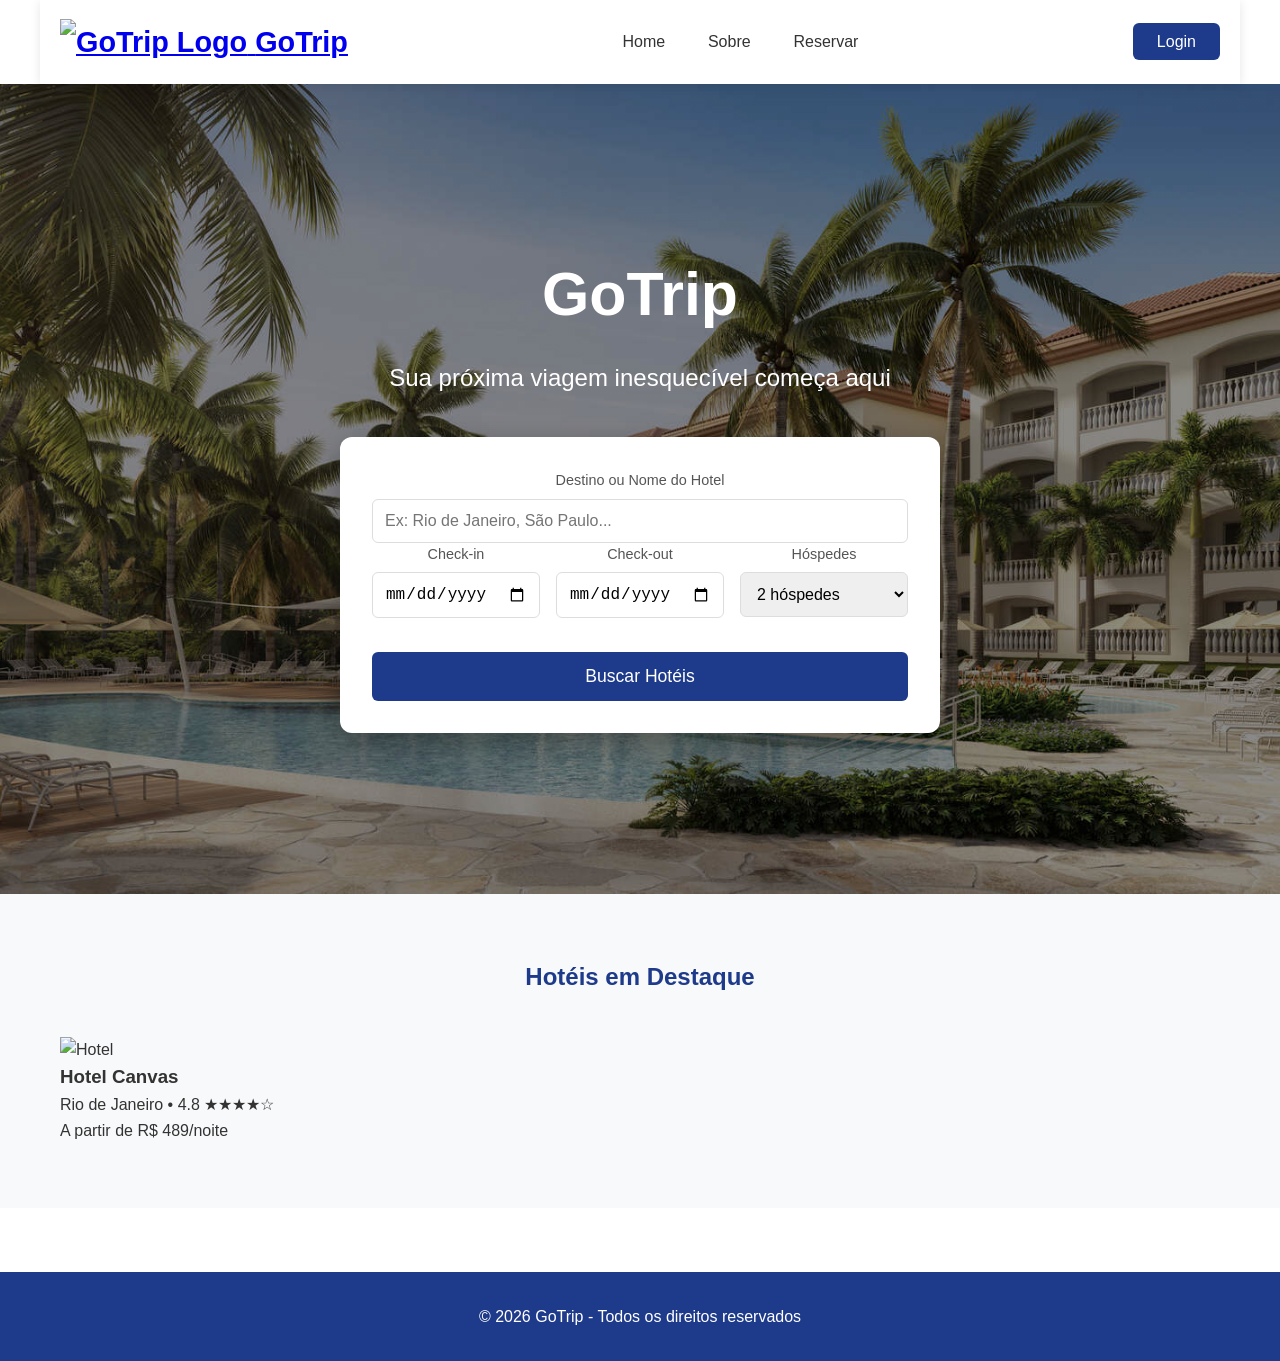
==== GoTrip/index.html @ b76e2f94 "Adicionando arquivos essenciais." ====
<!DOCTYPE html>
<html lang="pt-BR">
<head>
    <meta charset="UTF-8">
    <meta name="viewport" content="width=device-width, initial-scale=1.0">
    <title>GoTrip - Hotéis e Experiências</title>
    <link rel="stylesheet" href="css/style.css">
</head>
<body>

    <!-- Navbar -->
    <header>
        <div class="container navbar">
            <!-- Logo -->
            <div class="logo">
                <a href="index.html">
                    <img src="images/logo.png" alt="GoTrip Logo" id="logo-img">
                    <span>GoTrip</span>
                </a>
            </div>

            <!-- Menu -->
            <nav>
                <a href="index.html">Home</a>
                <a href="sobre.html">Sobre</a>
                <a href="reserva.html">Reservar</a>
            </nav>

            <!-- Login -->
            <div class="auth">
                <a href="#" class="btn-login">Login</a>
            </div>
        </div>
    </header>

    <!-- Hero Section -->
    <section class="hero">
        <div class="hero-content">
            <h2>GoTrip</h2>
            <p>Sua próxima viagem inesquecível começa aqui</p>
            
            <div class="search-box">
                <form id="searchForm">
                    <div class="form-group">
                        <label for="destino">Destino ou Nome do Hotel</label>
                        <input type="text" id="destino" placeholder="Ex: Rio de Janeiro, São Paulo...">
                    </div>
                    <div class="form-row">
                        <div class="form-group">
                            <label for="checkin">Check-in</label>
                            <input type="date" id="checkin">
                        </div>
                        <div class="form-group">
                            <label for="checkout">Check-out</label>
                            <input type="date" id="checkout">
                        </div>
                        <div class="form-group">
                            <label for="hosp">Hóspedes</label>
                            <select id="hosp">
                                <option value="1">1 hóspede</option>
                                <option value="2" selected>2 hóspedes</option>
                                <option value="3">3 hóspedes</option>
                                <option value="4">4 hóspedes</option>
                            </select>
                        </div>
                    </div>
                    <button type="submit" class="btn-primary">Buscar Hotéis</button>
                </form>
            </div>
        </div>
    </section>

    <!-- Destaques -->
    <section class="destaques">
        <div class="container">
            <h2>Hotéis em Destaque</h2>
            <div class="cards" id="cards-destaques">
                <p class="loading">Carregando hotéis em destaque...</p>
            </div>
        </div>
    </section>

    <footer>
        <div class="container">
            <p>&copy; 2026 GoTrip - Todos os direitos reservados</p>
        </div>
    </footer>

    <script src="js/script.js"></script>
</body>
</html>
---- GoTrip/css/style.css ----
* {
    margin: 0;
    padding: 0;
    box-sizing: border-box;
}

body {
    font-family: 'Segoe UI', Tahoma, Geneva, Verdana, sans-serif;
    line-height: 1.6;
    color: #333;
}

.container {
    max-width: 1200px;
    margin: 0 auto;
    padding: 0 20px;
}

/* Navbar */
.navbar {
    display: flex;
    justify-content: space-between;
    align-items: center;
    padding: 1.2rem 20px;
    background: #fff;
    box-shadow: 0 2px 10px rgba(0,0,0,0.1);
    position: sticky;
    top: 0;
    z-index: 100;
}

.logo {
    display: flex;
    align-items: center;
    gap: 10px;
    font-size: 1.8rem;
    font-weight: bold;
    color: #1e3a8a;
    text-decoration: none;
}

.logo img {
    height: 45px;
    width: auto;
}

nav a {
    margin: 0 1.2rem;
    text-decoration: none;
    color: #333;
    font-weight: 500;
    transition: color 0.3s ease;
}

nav a:hover {
    color: #1e3a8a;
}

.auth .btn-login {
    background: #1e3a8a;
    color: white;
    padding: 10px 24px;
    border-radius: 6px;
    text-decoration: none;
    font-weight: 500;
    transition: all 0.3s ease;
}

.auth .btn-login:hover {
    background: #2c4a9c;
    transform: translateY(-2px);
}

/* Hero */
.hero {
    height: 90vh;
    background: linear-gradient(rgba(0,0,0,0.45), rgba(0,0,0,0.45)), url('../images/hero.jpg') center/cover no-repeat;
    display: flex;
    align-items: center;
    color: white;
    text-align: center;
}

.hero-content {
    max-width: 800px;
    margin: 0 auto;
    padding: 0 20px;
}

.hero h2 {
    font-size: 3.8rem;
    margin-bottom: 1rem;
}

.hero p {
    font-size: 1.5rem;
    margin-bottom: 2.5rem;
}

/* Search Box */
.search-box {
    background: white;
    color: #333;
    padding: 2rem;
    border-radius: 12px;
    box-shadow: 0 10px 30px rgba(0,0,0,0.3);
    max-width: 900px;
    margin: 0 auto;
}

.form-row {
    display: grid;
    grid-template-columns: 1fr 1fr 1fr;
    gap: 1rem;
    margin-bottom: 1.5rem;
}

.form-group {
    display: flex;
    flex-direction: column;
}

.form-group label {
    font-size: 0.9rem;
    margin-bottom: 0.4rem;
    color: #555;
}

.form-group input,
.form-group select {
    padding: 12px;
    border: 1px solid #ddd;
    border-radius: 6px;
    font-size: 1rem;
}

.btn-primary {
    background: #1e3a8a;
    color: white;
    border: none;
    padding: 14px 40px;
    font-size: 1.1rem;
    border-radius: 6px;
    cursor: pointer;
    width: 100%;
    margin-top: 10px;
}

.btn-primary:hover {
    background: #2c4a9c;
}

/* Destaques */
.destaques {
    padding: 4rem 0;
    background: #f8f9fa;
}

.destaques h2 {
    text-align: center;
    margin-bottom: 2.5rem;
    color: #1e3a8a;
}

.cards {
    display: grid;
    grid-template-columns: repeat(auto-fit, minmax(300px, 1fr));
    gap: 2rem;
}

/* Sobre */
.sobre {
    padding: 5rem 0;
    background: #f8f9fa;
}

.sobre h1 {
    text-align: center;
    margin-bottom: 3rem;
    color: #1e3a8a;
}

.sobre-content {
    max-width: 800px;
    margin: 0 auto;
    font-size: 1.1rem;
    line-height: 1.8;
}

/* Footer */
footer {
    background: #1e3a8a;
    color: white;
    text-align: center;
    padding: 2rem 0;
    margin-top: 4rem;
}
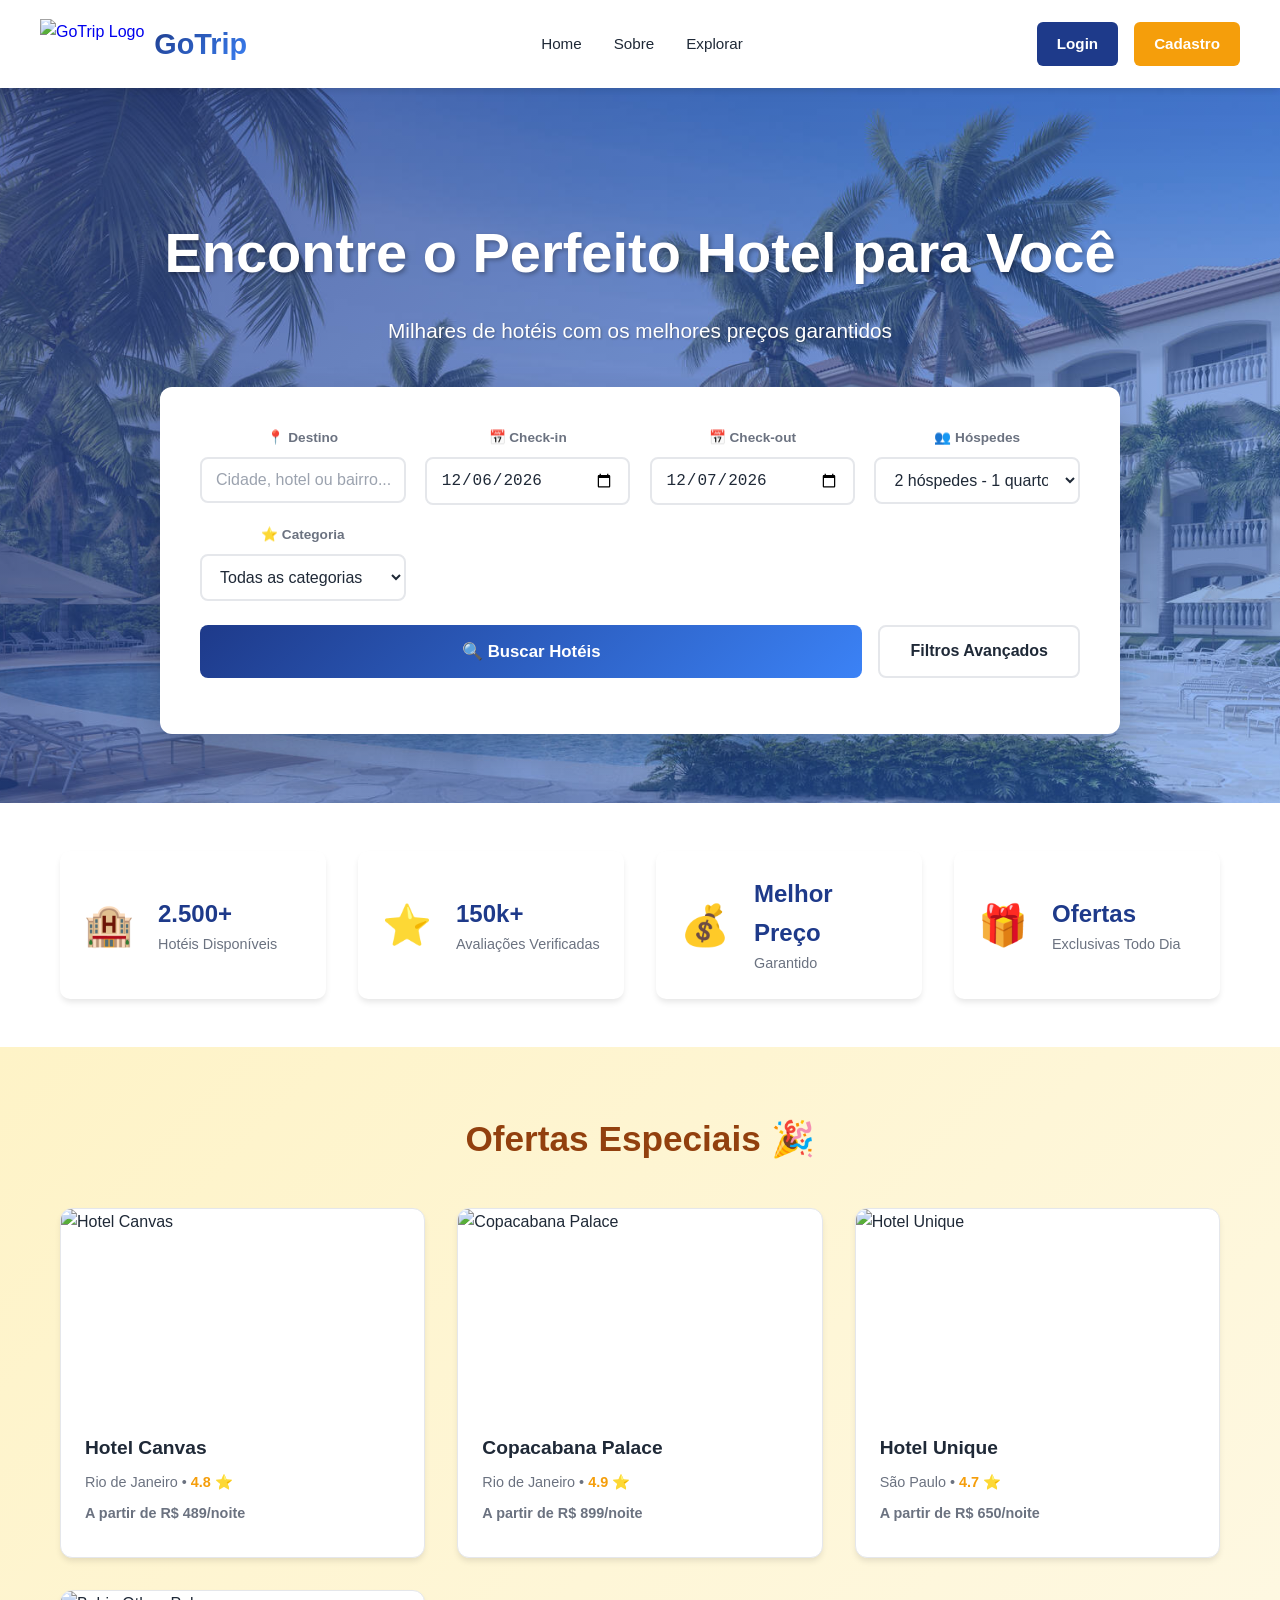
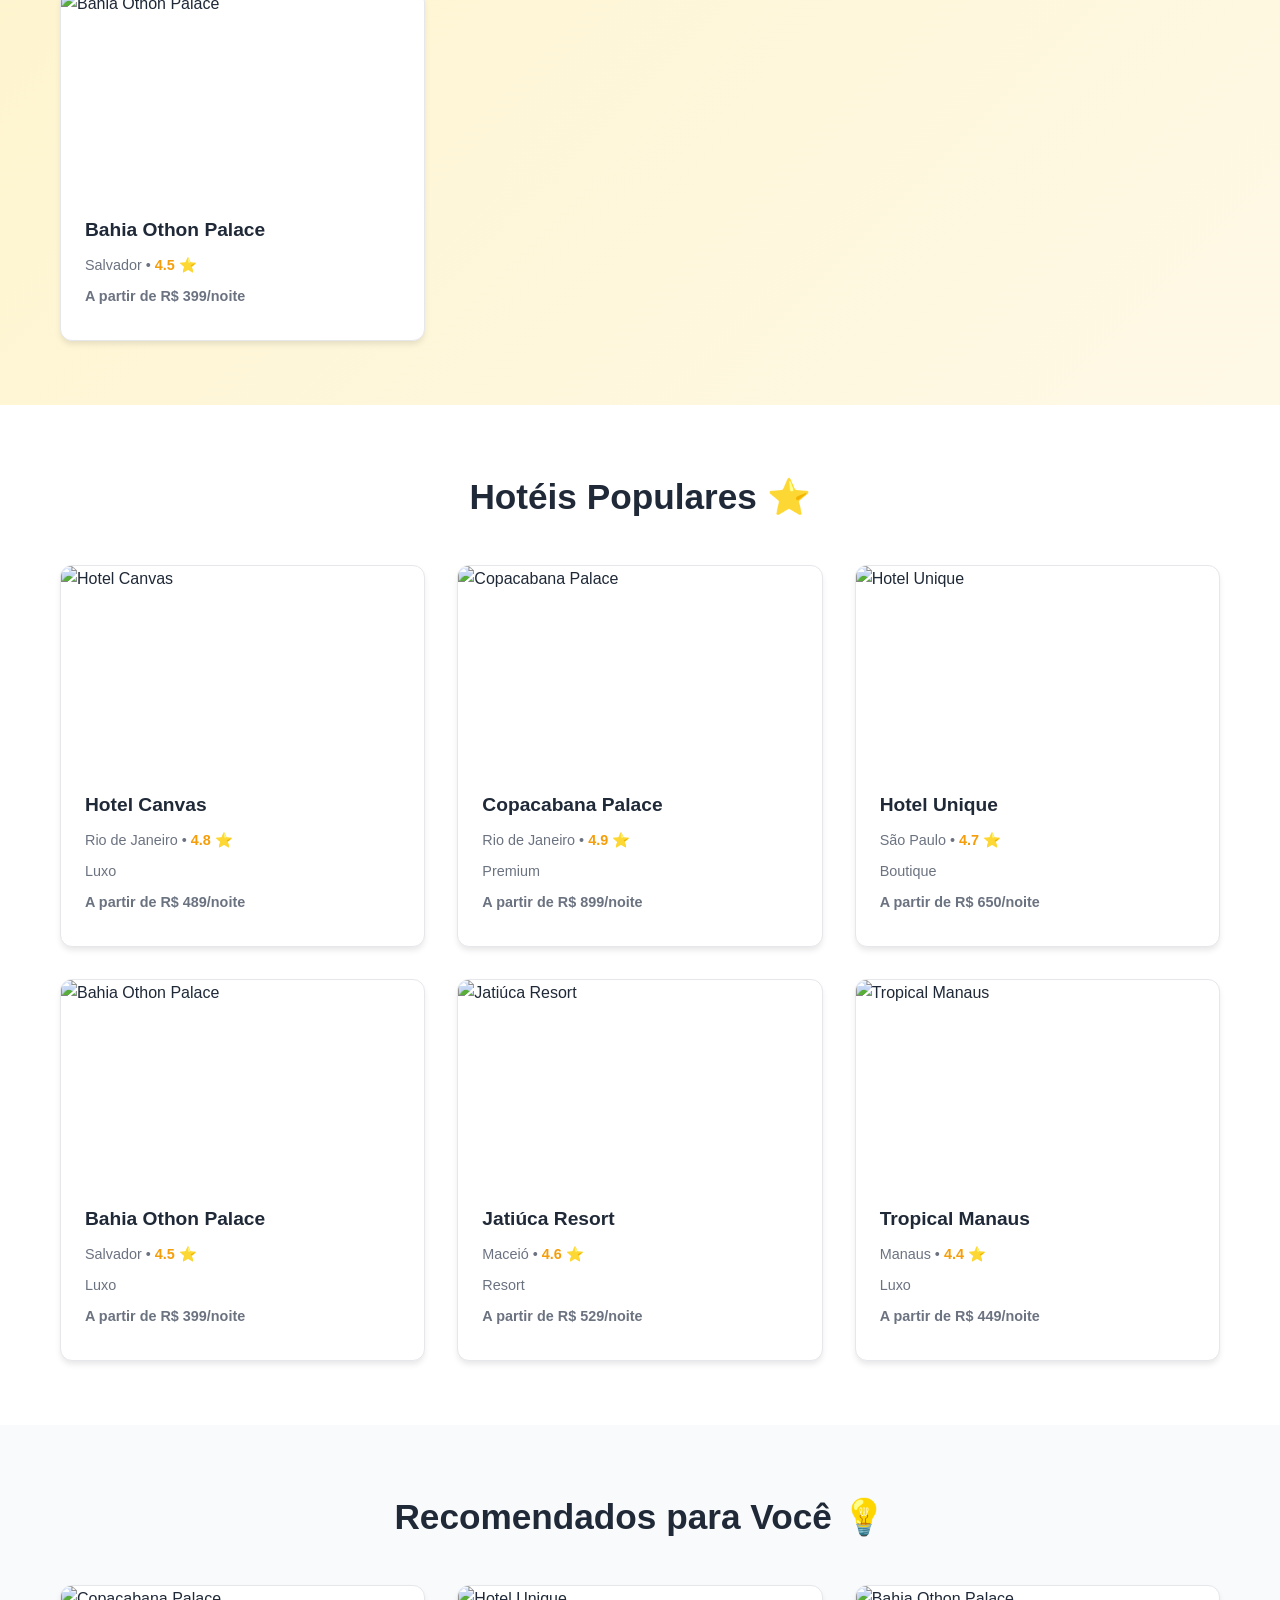
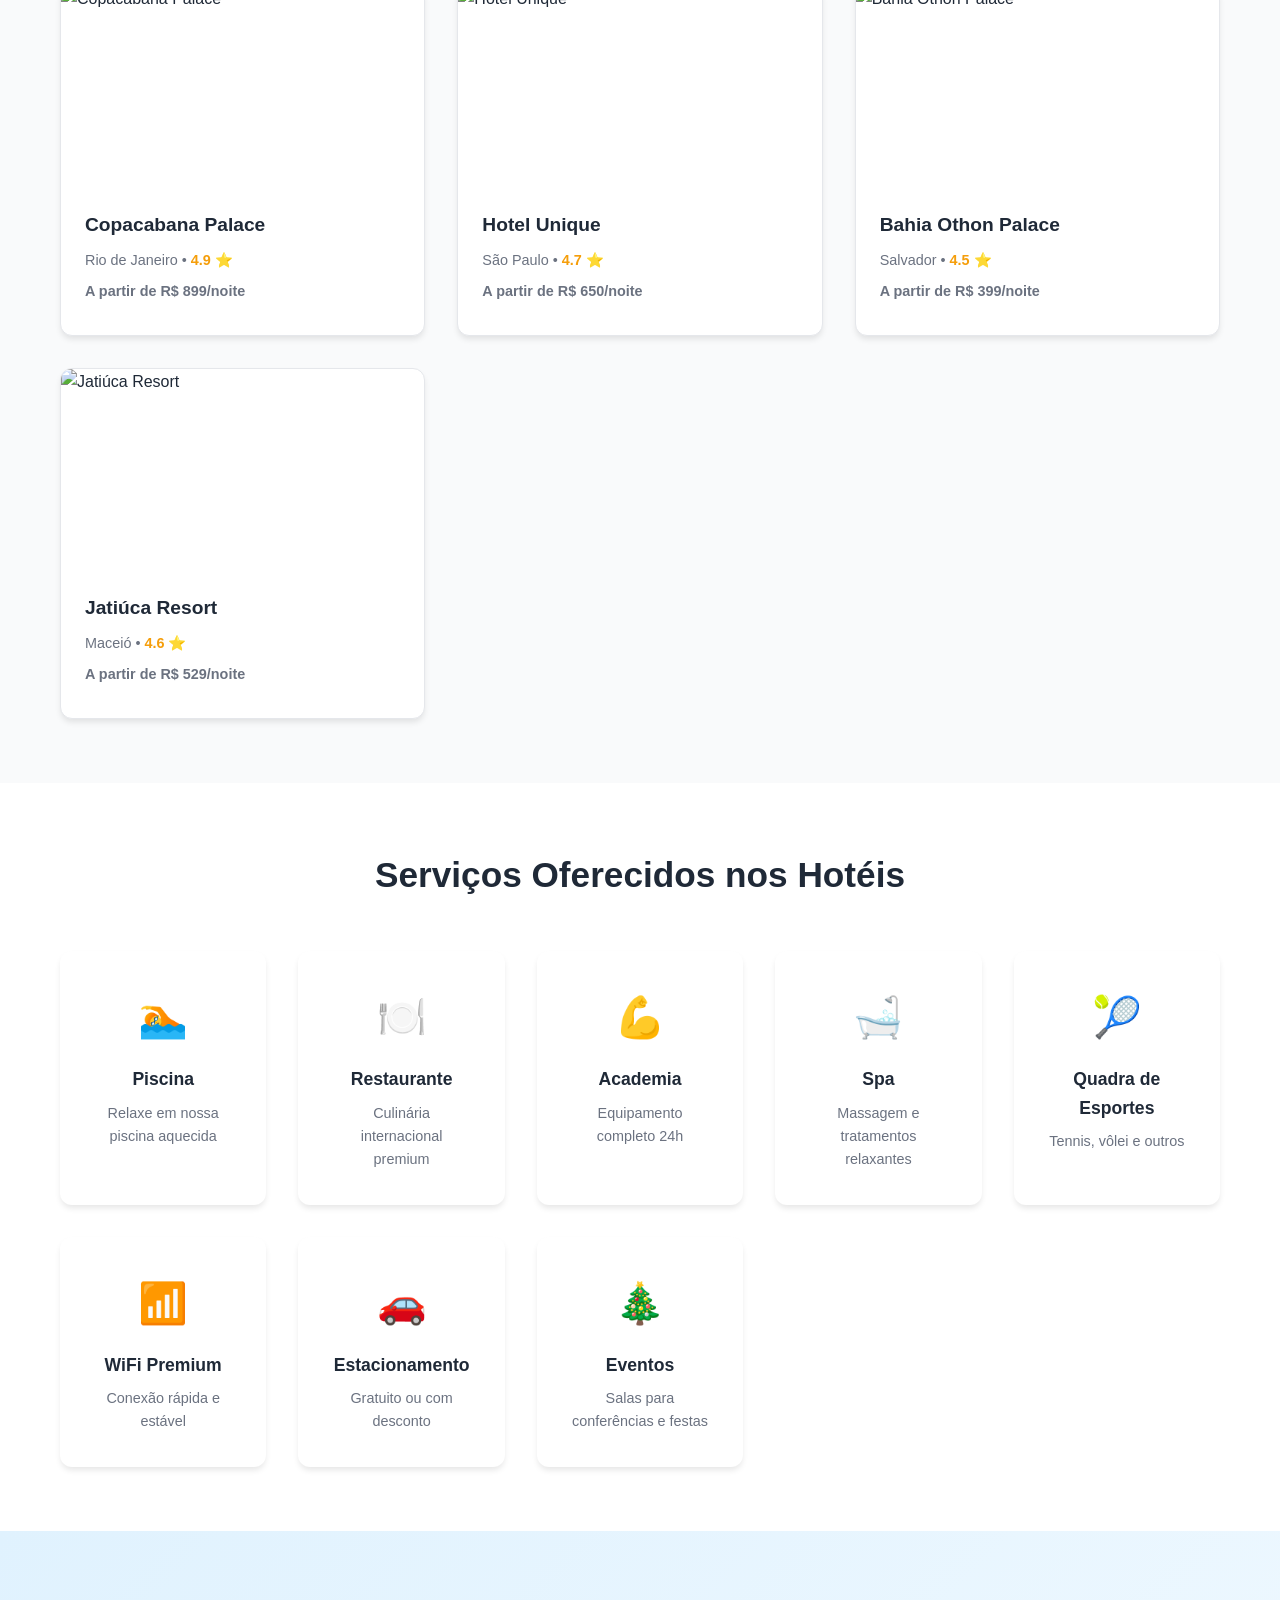
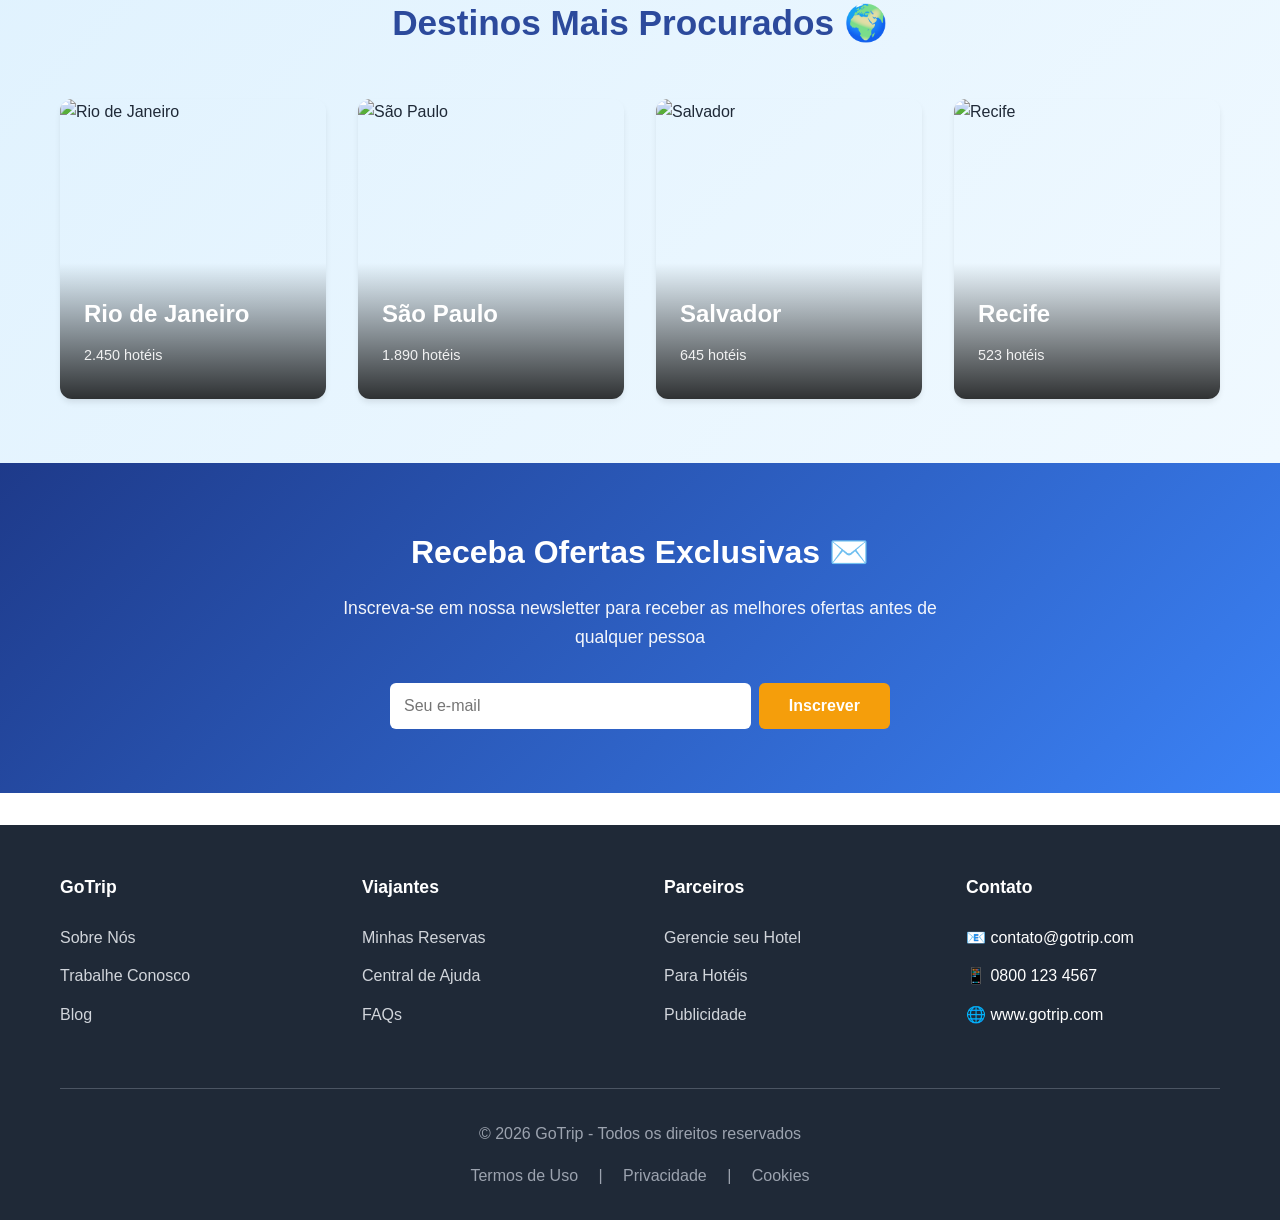
==== commit 7ce6db30: "Estruturação do front." ====
--- a/GoTrip/index.html
+++ b/GoTrip/index.html
@@ -23,12 +23,13 @@
             <nav>
                 <a href="index.html">Home</a>
                 <a href="sobre.html">Sobre</a>
-                <a href="reserva.html">Reservar</a>
+                <a href="#destaques">Explorar</a>
             </nav>
 
-            <!-- Login -->
+            <!-- Auth -->
             <div class="auth">
                 <a href="#" class="btn-login">Login</a>
+                <a href="#" class="btn-signup">Cadastro</a>
             </div>
         </div>
     </header>
@@ -36,53 +37,334 @@
     <!-- Hero Section -->
     <section class="hero">
         <div class="hero-content">
-            <h2>GoTrip</h2>
-            <p>Sua próxima viagem inesquecível começa aqui</p>
+            <h1>Encontre o Perfeito Hotel para Você</h1>
+            <p>Milhares de hotéis com os melhores preços garantidos</p>
             
+            <!-- Search Box Principal -->
             <div class="search-box">
                 <form id="searchForm">
-                    <div class="form-group">
-                        <label for="destino">Destino ou Nome do Hotel</label>
-                        <input type="text" id="destino" placeholder="Ex: Rio de Janeiro, São Paulo...">
-                    </div>
-                    <div class="form-row">
-                        <div class="form-group">
-                            <label for="checkin">Check-in</label>
+                    <div class="search-grid">
+                        <div class="form-group">
+                            <label for="destino">
+                                <span class="icon">📍</span> Destino
+                            </label>
+                            <input type="text" id="destino" placeholder="Cidade, hotel ou bairro..." autocomplete="off">
+                            <div class="autocomplete-dropdown" id="autocomplete-destinos" style="display:none;"></div>
+                        </div>
+
+                        <div class="form-group">
+                            <label for="checkin">
+                                <span class="icon">📅</span> Check-in
+                            </label>
                             <input type="date" id="checkin">
                         </div>
-                        <div class="form-group">
-                            <label for="checkout">Check-out</label>
+
+                        <div class="form-group">
+                            <label for="checkout">
+                                <span class="icon">📅</span> Check-out
+                            </label>
                             <input type="date" id="checkout">
                         </div>
-                        <div class="form-group">
-                            <label for="hosp">Hóspedes</label>
-                            <select id="hosp">
-                                <option value="1">1 hóspede</option>
-                                <option value="2" selected>2 hóspedes</option>
-                                <option value="3">3 hóspedes</option>
-                                <option value="4">4 hóspedes</option>
+
+                        <div class="form-group">
+                            <label for="hospedes">
+                                <span class="icon">👥</span> Hóspedes
+                            </label>
+                            <select id="hospedes">
+                                <option value="1">1 hóspede - 1 quarto</option>
+                                <option value="2" selected>2 hóspedes - 1 quarto</option>
+                                <option value="3">3 hóspedes - 1 quarto</option>
+                                <option value="4">4 hóspedes - 1 quarto</option>
+                                <option value="5">5+ hóspedes</option>
                             </select>
                         </div>
-                    </div>
-                    <button type="submit" class="btn-primary">Buscar Hotéis</button>
+
+                        <div class="form-group">
+                            <label for="estrelas">
+                                <span class="icon">⭐</span> Categoria
+                            </label>
+                            <select id="estrelas">
+                                <option value="">Todas as categorias</option>
+                                <option value="5">5 estrelas</option>
+                                <option value="4">4+ estrelas</option>
+                                <option value="3">3+ estrelas</option>
+                            </select>
+                        </div>
+                    </div>
+
+                    <div class="search-actions">
+                        <button type="submit" class="btn-primary btn-large">
+                            🔍 Buscar Hotéis
+                        </button>
+                        <button type="button" class="btn-secondary" id="toggleAdvanced">
+                            Filtros Avançados
+                        </button>
+                    </div>
+
+                    <!-- Filtros Avançados -->
+                    <div class="advanced-filters" id="advancedFilters" style="display:none;">
+                        <div class="filters-grid">
+                            <div class="filter-group">
+                                <label for="preco-min">Preço Mínimo (R$)</label>
+                                <input type="number" id="preco-min" placeholder="0" min="0">
+                            </div>
+                            <div class="filter-group">
+                                <label for="preco-max">Preço Máximo (R$)</label>
+                                <input type="number" id="preco-max" placeholder="10000" min="0">
+                            </div>
+                            <div class="filter-group">
+                                <label for="tipo-quarto">Tipo de Quarto</label>
+                                <select id="tipo-quarto">
+                                    <option value="">Qualquer tipo</option>
+                                    <option value="single">Single</option>
+                                    <option value="double">Double</option>
+                                    <option value="suite">Suite</option>
+                                    <option value="presidencial">Presidencial</option>
+                                </select>
+                            </div>
+                            <div class="filter-group">
+                                <label>
+                                    <input type="checkbox" id="filtro-wifi"> WiFi Grátis
+                                </label>
+                            </div>
+                            <div class="filter-group">
+                                <label>
+                                    <input type="checkbox" id="filtro-piscina"> Piscina
+                                </label>
+                            </div>
+                            <div class="filter-group">
+                                <label>
+                                    <input type="checkbox" id="filtro-academia"> Academia
+                                </label>
+                            </div>
+                            <div class="filter-group">
+                                <label>
+                                    <input type="checkbox" id="filtro-restaurante"> Restaurante
+                                </label>
+                            </div>
+                            <div class="filter-group">
+                                <label>
+                                    <input type="checkbox" id="filtro-estacionamento"> Estacionamento
+                                </label>
+                            </div>
+                        </div>
+                    </div>
                 </form>
             </div>
         </div>
     </section>
 
-    <!-- Destaques -->
-    <section class="destaques">
-        <div class="container">
-            <h2>Hotéis em Destaque</h2>
-            <div class="cards" id="cards-destaques">
-                <p class="loading">Carregando hotéis em destaque...</p>
-            </div>
-        </div>
-    </section>
-
+    <!-- Destaques Rápidos -->
+    <section class="quick-stats">
+        <div class="container">
+            <div class="stats-grid">
+                <div class="stat-card">
+                    <span class="stat-icon">🏨</span>
+                    <div class="stat-content">
+                        <strong id="total-hoteis">2.500+</strong>
+                        <p>Hotéis Disponíveis</p>
+                    </div>
+                </div>
+                <div class="stat-card">
+                    <span class="stat-icon">⭐</span>
+                    <div class="stat-content">
+                        <strong id="total-reviews">150k+</strong>
+                        <p>Avaliações Verificadas</p>
+                    </div>
+                </div>
+                <div class="stat-card">
+                    <span class="stat-icon">💰</span>
+                    <div class="stat-content">
+                        <strong>Melhor Preço</strong>
+                        <p>Garantido</p>
+                    </div>
+                </div>
+                <div class="stat-card">
+                    <span class="stat-icon">🎁</span>
+                    <div class="stat-content">
+                        <strong>Ofertas</strong>
+                        <p>Exclusivas Todo Dia</p>
+                    </div>
+                </div>
+            </div>
+        </div>
+    </section>
+
+    <!-- Ofertas Especiais -->
+    <section class="ofertas-especiais" id="ofertas">
+        <div class="container">
+            <h2>Ofertas Especiais 🎉</h2>
+            <div class="cards-carousel" id="cards-ofertas">
+                <p class="loading">Carregando ofertas...</p>
+            </div>
+        </div>
+    </section>
+
+    <!-- Hotéis Populares -->
+    <section class="populares" id="destaques">
+        <div class="container">
+            <h2>Hotéis Populares ⭐</h2>
+            <div class="cards-grid" id="cards-populares">
+                <p class="loading">Carregando hotéis populares...</p>
+            </div>
+        </div>
+    </section>
+
+    <!-- Hotéis Recomendados -->
+    <section class="recomendados">
+        <div class="container">
+            <h2>Recomendados para Você 💡</h2>
+            <div class="cards-grid" id="cards-recomendados">
+                <p class="loading">Carregando recomendações...</p>
+            </div>
+        </div>
+    </section>
+
+    <!-- Serviços Disponíveis -->
+    <section class="servicos">
+        <div class="container">
+            <h2>Serviços Oferecidos nos Hotéis</h2>
+            <div class="servicos-grid" id="servicos-list">
+                <div class="servico-card">
+                    <span class="servico-icon">🏊</span>
+                    <h3>Piscina</h3>
+                    <p>Relaxe em nossa piscina aquecida</p>
+                </div>
+                <div class="servico-card">
+                    <span class="servico-icon">🍽️</span>
+                    <h3>Restaurante</h3>
+                    <p>Culinária internacional premium</p>
+                </div>
+                <div class="servico-card">
+                    <span class="servico-icon">💪</span>
+                    <h3>Academia</h3>
+                    <p>Equipamento completo 24h</p>
+                </div>
+                <div class="servico-card">
+                    <span class="servico-icon">🛁</span>
+                    <h3>Spa</h3>
+                    <p>Massagem e tratamentos relaxantes</p>
+                </div>
+                <div class="servico-card">
+                    <span class="servico-icon">🎾</span>
+                    <h3>Quadra de Esportes</h3>
+                    <p>Tennis, vôlei e outros</p>
+                </div>
+                <div class="servico-card">
+                    <span class="servico-icon">📶</span>
+                    <h3>WiFi Premium</h3>
+                    <p>Conexão rápida e estável</p>
+                </div>
+                <div class="servico-card">
+                    <span class="servico-icon">🚗</span>
+                    <h3>Estacionamento</h3>
+                    <p>Gratuito ou com desconto</p>
+                </div>
+                <div class="servico-card">
+                    <span class="servico-icon">🎄</span>
+                    <h3>Eventos</h3>
+                    <p>Salas para conferências e festas</p>
+                </div>
+            </div>
+        </div>
+    </section>
+
+    <!-- Destinos Populares -->
+    <section class="destinos">
+        <div class="container">
+            <h2>Destinos Mais Procurados 🌍</h2>
+            <div class="destinos-grid" id="destinos-list">
+                <div class="destino-card">
+                    <img src="https://picsum.photos/id/10/300/200" alt="Rio de Janeiro">
+                    <div class="destino-info">
+                        <h3>Rio de Janeiro</h3>
+                        <span>2.450 hotéis</span>
+                    </div>
+                </div>
+                <div class="destino-card">
+                    <img src="https://picsum.photos/id/20/300/200" alt="São Paulo">
+                    <div class="destino-info">
+                        <h3>São Paulo</h3>
+                        <span>1.890 hotéis</span>
+                    </div>
+                </div>
+                <div class="destino-card">
+                    <img src="https://picsum.photos/id/30/300/200" alt="Salvador">
+                    <div class="destino-info">
+                        <h3>Salvador</h3>
+                        <span>645 hotéis</span>
+                    </div>
+                </div>
+                <div class="destino-card">
+                    <img src="https://picsum.photos/id/40/300/200" alt="Recife">
+                    <div class="destino-info">
+                        <h3>Recife</h3>
+                        <span>523 hotéis</span>
+                    </div>
+                </div>
+            </div>
+        </div>
+    </section>
+
+    <!-- Newsletter -->
+    <section class="newsletter">
+        <div class="container">
+            <div class="newsletter-content">
+                <h2>Receba Ofertas Exclusivas ✉️</h2>
+                <p>Inscreva-se em nossa newsletter para receber as melhores ofertas antes de qualquer pessoa</p>
+                <form id="newsletterForm" class="newsletter-form">
+                    <input type="email" placeholder="Seu e-mail" required>
+                    <button type="submit" class="btn-primary">Inscrever</button>
+                </form>
+            </div>
+        </div>
+    </section>
+
+    <!-- Footer -->
     <footer>
         <div class="container">
-            <p>&copy; 2026 GoTrip - Todos os direitos reservados</p>
+            <div class="footer-grid">
+                <div class="footer-col">
+                    <h4>GoTrip</h4>
+                    <ul>
+                        <li><a href="sobre.html">Sobre Nós</a></li>
+                        <li><a href="#">Trabalhe Conosco</a></li>
+                        <li><a href="#">Blog</a></li>
+                    </ul>
+                </div>
+                <div class="footer-col">
+                    <h4>Viajantes</h4>
+                    <ul>
+                        <li><a href="#">Minhas Reservas</a></li>
+                        <li><a href="#">Central de Ajuda</a></li>
+                        <li><a href="#">FAQs</a></li>
+                    </ul>
+                </div>
+                <div class="footer-col">
+                    <h4>Parceiros</h4>
+                    <ul>
+                        <li><a href="#">Gerencie seu Hotel</a></li>
+                        <li><a href="#">Para Hotéis</a></li>
+                        <li><a href="#">Publicidade</a></li>
+                    </ul>
+                </div>
+                <div class="footer-col">
+                    <h4>Contato</h4>
+                    <ul>
+                        <li>📧 contato@gotrip.com</li>
+                        <li>📱 0800 123 4567</li>
+                        <li>🌐 www.gotrip.com</li>
+                    </ul>
+                </div>
+            </div>
+            <div class="footer-bottom">
+                <p>&copy; 2026 GoTrip - Todos os direitos reservados</p>
+                <div class="footer-links">
+                    <a href="#">Termos de Uso</a> | 
+                    <a href="#">Privacidade</a> | 
+                    <a href="#">Cookies</a>
+                </div>
+            </div>
         </div>
     </footer>
 
--- a/GoTrip/css/style.css
+++ b/GoTrip/css/style.css
@@ -1,13 +1,36 @@
+/* ==================== RESET & GLOBAL ==================== */
 * {
     margin: 0;
     padding: 0;
     box-sizing: border-box;
 }
 
+:root {
+    --primary-color: #1e3a8a;
+    --primary-dark: #2c4a9c;
+    --primary-light: #3b82f6;
+    --secondary-color: #f59e0b;
+    --success-color: #10b981;
+    --danger-color: #ef4444;
+    --text-dark: #1f2937;
+    --text-light: #6b7280;
+    --bg-light: #f9fafb;
+    --border-color: #e5e7eb;
+    --shadow-sm: 0 1px 2px 0 rgba(0, 0, 0, 0.05);
+    --shadow-md: 0 4px 6px -1px rgba(0, 0, 0, 0.1);
+    --shadow-lg: 0 10px 25px -3px rgba(0, 0, 0, 0.15);
+}
+
+html {
+    scroll-behavior: smooth;
+}
+
 body {
     font-family: 'Segoe UI', Tahoma, Geneva, Verdana, sans-serif;
     line-height: 1.6;
-    color: #333;
+    color: var(--text-dark);
+    background: white;
+    overflow-x: hidden;
 }
 
 .container {
@@ -16,182 +39,796 @@
     padding: 0 20px;
 }
 
-/* Navbar */
-.navbar {
-    display: flex;
-    justify-content: space-between;
-    align-items: center;
-    padding: 1.2rem 20px;
-    background: #fff;
-    box-shadow: 0 2px 10px rgba(0,0,0,0.1);
+/* ==================== NAVBAR ==================== */
+header {
+    background: white;
+    box-shadow: var(--shadow-md);
     position: sticky;
     top: 0;
     z-index: 100;
 }
 
+.navbar {
+    display: flex;
+    justify-content: space-between;
+    align-items: center;
+    padding: 1.2rem 0;
+    flex-wrap: wrap;
+    gap: 20px;
+}
+
 .logo {
     display: flex;
     align-items: center;
     gap: 10px;
+    text-decoration: none;
+}
+
+.logo a {
+    display: flex;
+    align-items: center;
+    gap: 10px;
+    text-decoration: none;
+}
+
+.logo img {
+    height: 50px;
+    width: auto;
+}
+
+.logo span {
     font-size: 1.8rem;
-    font-weight: bold;
-    color: #1e3a8a;
+    font-weight: 800;
+    background: linear-gradient(135deg, var(--primary-color), var(--primary-light));
+    -webkit-background-clip: text;
+    -webkit-text-fill-color: transparent;
+    background-clip: text;
+}
+
+nav {
+    display: flex;
+    gap: 2rem;
+    align-items: center;
+}
+
+nav a {
     text-decoration: none;
-}
-
-.logo img {
-    height: 45px;
-    width: auto;
-}
-
-nav a {
-    margin: 0 1.2rem;
-    text-decoration: none;
-    color: #333;
-    font-weight: 500;
-    transition: color 0.3s ease;
-}
-
-nav a:hover {
-    color: #1e3a8a;
-}
-
-.auth .btn-login {
-    background: #1e3a8a;
-    color: white;
-    padding: 10px 24px;
-    border-radius: 6px;
-    text-decoration: none;
+    color: var(--text-dark);
     font-weight: 500;
     transition: all 0.3s ease;
-}
-
-.auth .btn-login:hover {
-    background: #2c4a9c;
+    font-size: 0.95rem;
+}
+
+nav a:hover {
+    color: var(--primary-light);
+}
+
+.auth {
+    display: flex;
+    gap: 1rem;
+    align-items: center;
+}
+
+.btn-login,
+.btn-signup {
+    text-decoration: none;
+    padding: 10px 20px;
+    border-radius: 6px;
+    font-weight: 600;
+    font-size: 0.95rem;
+    transition: all 0.3s ease;
+    cursor: pointer;
+    border: none;
+}
+
+.btn-login {
+    background: var(--primary-color);
+    color: white;
+}
+
+.btn-login:hover {
+    background: var(--primary-dark);
     transform: translateY(-2px);
-}
-
-/* Hero */
+    box-shadow: var(--shadow-lg);
+}
+
+.btn-signup {
+    background: var(--secondary-color);
+    color: white;
+}
+
+.btn-signup:hover {
+    background: #d97706;
+    transform: translateY(-2px);
+    box-shadow: var(--shadow-lg);
+}
+
+/* ==================== HERO ==================== */
 .hero {
-    height: 90vh;
-    background: linear-gradient(rgba(0,0,0,0.45), rgba(0,0,0,0.45)), url('../images/hero.jpg') center/cover no-repeat;
+    height: 85vh;
+    background: linear-gradient(135deg, rgba(30, 58, 138, 0.7), rgba(59, 130, 246, 0.5)), 
+                url('../images/hero.jpg') center/cover no-repeat;
     display: flex;
     align-items: center;
     color: white;
     text-align: center;
+    position: relative;
+    overflow: hidden;
 }
 
 .hero-content {
-    max-width: 800px;
+    max-width: 1000px;
     margin: 0 auto;
     padding: 0 20px;
-}
-
-.hero h2 {
-    font-size: 3.8rem;
+    width: 100%;
+}
+
+.hero h1 {
+    font-size: 3.5rem;
     margin-bottom: 1rem;
+    font-weight: 800;
+    text-shadow: 2px 2px 4px rgba(0, 0, 0, 0.3);
 }
 
 .hero p {
+    font-size: 1.3rem;
+    margin-bottom: 2.5rem;
+    text-shadow: 1px 1px 2px rgba(0, 0, 0, 0.3);
+}
+
+/* ==================== SEARCH BOX ==================== */
+.search-box {
+    background: white;
+    color: var(--text-dark);
+    padding: 2.5rem;
+    border-radius: 12px;
+    box-shadow: 0 20px 40px rgba(0, 0, 0, 0.2);
+    max-width: 1000px;
+    margin: 0 auto;
+}
+
+.search-grid {
+    display: grid;
+    grid-template-columns: repeat(auto-fit, minmax(180px, 1fr));
+    gap: 1.2rem;
+    margin-bottom: 1.5rem;
+}
+
+.form-group {
+    display: flex;
+    flex-direction: column;
+    position: relative;
+}
+
+.form-group label {
+    font-size: 0.85rem;
+    margin-bottom: 0.5rem;
+    color: var(--text-light);
+    font-weight: 600;
+}
+
+.form-group .icon {
+    display: inline;
+}
+
+.form-group input,
+.form-group select {
+    padding: 12px 14px;
+    border: 2px solid var(--border-color);
+    border-radius: 8px;
+    font-size: 1rem;
+    transition: all 0.3s ease;
+    background: white;
+    color: var(--text-dark);
+}
+
+.form-group input:focus,
+.form-group select:focus {
+    outline: none;
+    border-color: var(--primary-color);
+    box-shadow: 0 0 0 3px rgba(30, 58, 138, 0.1);
+}
+
+.form-group input::placeholder {
+    color: #9ca3af;
+}
+
+#autocomplete-destinos {
+    position: absolute;
+    top: 100%;
+    left: 0;
+    right: 0;
+    background: white;
+    border: 1px solid var(--border-color);
+    border-radius: 8px;
+    max-height: 250px;
+    overflow-y: auto;
+    z-index: 10;
+    margin-top: 0.5rem;
+}
+
+.autocomplete-item {
+    padding: 12px;
+    cursor: pointer;
+    border-bottom: 1px solid var(--border-color);
+    transition: background 0.2s ease;
+}
+
+.autocomplete-item:hover {
+    background: var(--bg-light);
+}
+
+.search-actions {
+    display: grid;
+    grid-template-columns: 1fr auto;
+    gap: 1rem;
+    margin-bottom: 1rem;
+}
+
+.btn-primary,
+.btn-secondary {
+    padding: 14px 30px;
+    border: none;
+    border-radius: 8px;
+    font-size: 1rem;
+    font-weight: 600;
+    cursor: pointer;
+    transition: all 0.3s ease;
+    white-space: nowrap;
+}
+
+.btn-primary {
+    background: linear-gradient(135deg, var(--primary-color), var(--primary-light));
+    color: white;
+}
+
+.btn-primary:hover {
+    transform: translateY(-2px);
+    box-shadow: 0 10px 25px rgba(30, 58, 138, 0.3);
+}
+
+.btn-primary.btn-large {
+    padding: 16px 40px;
+    font-size: 1.05rem;
+}
+
+.btn-secondary {
+    background: white;
+    border: 2px solid var(--border-color);
+    color: var(--text-dark);
+}
+
+.btn-secondary:hover {
+    border-color: var(--primary-color);
+    background: var(--bg-light);
+}
+
+/* ==================== ADVANCED FILTERS ==================== */
+.advanced-filters {
+    background: var(--bg-light);
+    padding: 1.5rem;
+    border-radius: 8px;
+    margin-bottom: 1.5rem;
+    animation: slideDown 0.3s ease;
+}
+
+@keyframes slideDown {
+    from {
+        opacity: 0;
+        transform: translateY(-10px);
+    }
+    to {
+        opacity: 1;
+        transform: translateY(0);
+    }
+}
+
+.filters-grid {
+    display: grid;
+    grid-template-columns: repeat(auto-fit, minmax(180px, 1fr));
+    gap: 1.2rem;
+}
+
+.filter-group {
+    display: flex;
+    flex-direction: column;
+}
+
+.filter-group label {
+    font-size: 0.85rem;
+    margin-bottom: 0.5rem;
+    color: var(--text-light);
+    font-weight: 600;
+    cursor: pointer;
+    display: flex;
+    align-items: center;
+    gap: 0.5rem;
+}
+
+.filter-group input[type="number"],
+.filter-group select {
+    padding: 10px 12px;
+    border: 1px solid var(--border-color);
+    border-radius: 6px;
+    font-size: 0.95rem;
+}
+
+.filter-group input[type="checkbox"] {
+    cursor: pointer;
+    width: 18px;
+    height: 18px;
+}
+
+/* ==================== QUICK STATS ==================== */
+.quick-stats {
+    background: white;
+    padding: 3rem 0;
+    margin: -50px 0 0 0;
+    position: relative;
+    z-index: 5;
+}
+
+.stats-grid {
+    display: grid;
+    grid-template-columns: repeat(auto-fit, minmax(200px, 1fr));
+    gap: 2rem;
+}
+
+.stat-card {
+    display: flex;
+    align-items: center;
+    gap: 1.5rem;
+    padding: 1.5rem;
+    background: white;
+    border-radius: 10px;
+    box-shadow: var(--shadow-md);
+    transition: all 0.3s ease;
+}
+
+.stat-card:hover {
+    transform: translateY(-5px);
+    box-shadow: var(--shadow-lg);
+}
+
+.stat-icon {
+    font-size: 2.5rem;
+}
+
+.stat-content strong {
     font-size: 1.5rem;
+    color: var(--primary-color);
+    display: block;
+}
+
+.stat-content p {
+    color: var(--text-light);
+    font-size: 0.9rem;
+}
+
+/* ==================== SECTIONS GENERAL ==================== */
+section {
+    padding: 4rem 0;
+}
+
+section h2 {
+    font-size: 2.2rem;
     margin-bottom: 2.5rem;
-}
-
-/* Search Box */
-.search-box {
-    background: white;
-    color: #333;
+    color: var(--text-dark);
+    text-align: center;
+    font-weight: 800;
+}
+
+/* ==================== OFERTAS ESPECIAIS ==================== */
+.ofertas-especiais {
+    background: linear-gradient(135deg, #fef3c7, #fef9e7);
+    padding: 4rem 0;
+}
+
+.ofertas-especiais h2 {
+    color: #92400e;
+}
+
+.cards-carousel {
+    display: grid;
+    grid-template-columns: repeat(auto-fit, minmax(280px, 1fr));
+    gap: 2rem;
+}
+
+/* ==================== POPULARES ==================== */
+.populares {
+    background: white;
+}
+
+.populares h2 {
+    color: var(--text-dark);
+}
+
+.cards-grid {
+    display: grid;
+    grid-template-columns: repeat(auto-fill, minmax(280px, 1fr));
+    gap: 2rem;
+}
+
+.card {
+    background: white;
+    border-radius: 12px;
+    overflow: hidden;
+    box-shadow: var(--shadow-md);
+    transition: all 0.3s ease;
+    cursor: pointer;
+    border: 1px solid var(--border-color);
+    display: flex;
+    flex-direction: column;
+}
+
+.card:hover {
+    transform: translateY(-8px);
+    box-shadow: var(--shadow-lg);
+}
+
+.card img {
+    width: 100%;
+    height: 200px;
+    object-fit: cover;
+    transition: transform 0.3s ease;
+}
+
+.card:hover img {
+    transform: scale(1.05);
+}
+
+.card-content {
+    padding: 1.5rem;
+    flex-grow: 1;
+    display: flex;
+    flex-direction: column;
+}
+
+.card-content h3 {
+    font-size: 1.2rem;
+    margin-bottom: 0.5rem;
+    color: var(--text-dark);
+}
+
+.card-content p {
+    color: var(--text-light);
+    font-size: 0.9rem;
+    margin-bottom: 0.5rem;
+}
+
+.card-rating {
+    color: var(--secondary-color);
+    font-weight: 600;
+    margin-bottom: 0.5rem;
+}
+
+.card-price {
+    color: var(--primary-color);
+    font-weight: 800;
+    font-size: 1.1rem;
+    margin-top: auto;
+}
+
+/* ==================== RECOMENDADOS ==================== */
+.recomendados {
+    background: var(--bg-light);
+}
+
+.recomendados h2 {
+    color: var(--text-dark);
+}
+
+/* ==================== SERVIÇOS ==================== */
+.servicos {
+    background: white;
+    padding: 4rem 0;
+}
+
+.servicos h2 {
+    color: var(--text-dark);
+    margin-bottom: 3rem;
+}
+
+.servicos-grid {
+    display: grid;
+    grid-template-columns: repeat(auto-fit, minmax(200px, 1fr));
+    gap: 2rem;
+}
+
+.servico-card {
+    background: white;
     padding: 2rem;
     border-radius: 12px;
-    box-shadow: 0 10px 30px rgba(0,0,0,0.3);
-    max-width: 900px;
+    text-align: center;
+    box-shadow: var(--shadow-md);
+    transition: all 0.3s ease;
+    border: 2px solid transparent;
+}
+
+.servico-card:hover {
+    transform: translateY(-5px);
+    box-shadow: var(--shadow-lg);
+    border-color: var(--primary-light);
+    background: var(--bg-light);
+}
+
+.servico-icon {
+    font-size: 2.5rem;
+    display: block;
+    margin-bottom: 1rem;
+}
+
+.servico-card h3 {
+    font-size: 1.1rem;
+    margin-bottom: 0.5rem;
+    color: var(--text-dark);
+}
+
+.servico-card p {
+    color: var(--text-light);
+    font-size: 0.9rem;
+}
+
+/* ==================== DESTINOS ==================== */
+.destinos {
+    background: linear-gradient(135deg, #e0f2fe, #f0f9ff);
+    padding: 4rem 0;
+}
+
+.destinos h2 {
+    color: var(--primary-dark);
+    margin-bottom: 3rem;
+}
+
+.destinos-grid {
+    display: grid;
+    grid-template-columns: repeat(auto-fit, minmax(250px, 1fr));
+    gap: 2rem;
+}
+
+.destino-card {
+    position: relative;
+    border-radius: 12px;
+    overflow: hidden;
+    cursor: pointer;
+    height: 300px;
+    box-shadow: var(--shadow-md);
+    transition: all 0.3s ease;
+}
+
+.destino-card img {
+    width: 100%;
+    height: 100%;
+    object-fit: cover;
+    transition: transform 0.3s ease;
+}
+
+.destino-card:hover img {
+    transform: scale(1.1);
+}
+
+.destino-info {
+    position: absolute;
+    bottom: 0;
+    left: 0;
+    right: 0;
+    background: linear-gradient(to top, rgba(0, 0, 0, 0.8), transparent);
+    color: white;
+    padding: 2rem 1.5rem;
+    text-align: left;
+}
+
+.destino-info h3 {
+    font-size: 1.5rem;
+    margin-bottom: 0.5rem;
+}
+
+.destino-info span {
+    font-size: 0.9rem;
+    opacity: 0.9;
+}
+
+/* ==================== NEWSLETTER ==================== */
+.newsletter {
+    background: linear-gradient(135deg, var(--primary-color), var(--primary-light));
+    color: white;
+    padding: 4rem 0;
+}
+
+.newsletter-content {
+    text-align: center;
+    max-width: 600px;
     margin: 0 auto;
 }
 
-.form-row {
-    display: grid;
-    grid-template-columns: 1fr 1fr 1fr;
-    gap: 1rem;
-    margin-bottom: 1.5rem;
-}
-
-.form-group {
-    display: flex;
-    flex-direction: column;
-}
-
-.form-group label {
-    font-size: 0.9rem;
-    margin-bottom: 0.4rem;
-    color: #555;
-}
-
-.form-group input,
-.form-group select {
-    padding: 12px;
-    border: 1px solid #ddd;
+.newsletter h2 {
+    color: white;
+    font-size: 2rem;
+    margin-bottom: 1rem;
+}
+
+.newsletter p {
+    font-size: 1.1rem;
+    margin-bottom: 2rem;
+    opacity: 0.95;
+}
+
+.newsletter-form {
+    display: flex;
+    gap: 0.5rem;
+    max-width: 500px;
+    margin: 0 auto;
+}
+
+.newsletter-form input {
+    flex: 1;
+    padding: 14px;
+    border: none;
     border-radius: 6px;
     font-size: 1rem;
 }
 
-.btn-primary {
-    background: #1e3a8a;
+.newsletter-form button {
+    background: var(--secondary-color);
     color: white;
     border: none;
-    padding: 14px 40px;
+    padding: 14px 30px;
+    border-radius: 6px;
+    font-weight: 600;
+    cursor: pointer;
+    transition: all 0.3s ease;
+}
+
+.newsletter-form button:hover {
+    background: #d97706;
+    transform: translateY(-2px);
+}
+
+/* ==================== FOOTER ==================== */
+footer {
+    background: var(--text-dark);
+    color: white;
+    padding: 3rem 0 0;
+    margin-top: 2rem;
+}
+
+.footer-grid {
+    display: grid;
+    grid-template-columns: repeat(auto-fit, minmax(200px, 1fr));
+    gap: 3rem;
+    margin-bottom: 3rem;
+}
+
+.footer-col h4 {
+    margin-bottom: 1.5rem;
     font-size: 1.1rem;
-    border-radius: 6px;
-    cursor: pointer;
-    width: 100%;
-    margin-top: 10px;
-}
-
-.btn-primary:hover {
-    background: #2c4a9c;
-}
-
-/* Destaques */
-.destaques {
-    padding: 4rem 0;
-    background: #f8f9fa;
-}
-
-.destaques h2 {
+    color: white;
+}
+
+.footer-col ul {
+    list-style: none;
+}
+
+.footer-col ul li {
+    margin-bottom: 0.8rem;
+}
+
+.footer-col ul li a {
+    color: #d1d5db;
+    text-decoration: none;
+    transition: color 0.3s ease;
+}
+
+.footer-col ul li a:hover {
+    color: white;
+}
+
+.footer-bottom {
+    border-top: 1px solid #4b5563;
+    padding: 2rem 0;
     text-align: center;
-    margin-bottom: 2.5rem;
-    color: #1e3a8a;
-}
-
-.cards {
-    display: grid;
-    grid-template-columns: repeat(auto-fit, minmax(300px, 1fr));
-    gap: 2rem;
-}
-
-/* Sobre */
-.sobre {
-    padding: 5rem 0;
-    background: #f8f9fa;
-}
-
-.sobre h1 {
+    color: #9ca3af;
+}
+
+.footer-links {
+    margin-top: 1rem;
+}
+
+.footer-links a {
+    color: #9ca3af;
+    text-decoration: none;
+    margin: 0 1rem;
+    transition: color 0.3s ease;
+}
+
+.footer-links a:hover {
+    color: white;
+}
+
+/* ==================== LOADING ==================== */
+.loading {
     text-align: center;
-    margin-bottom: 3rem;
-    color: #1e3a8a;
-}
-
-.sobre-content {
-    max-width: 800px;
-    margin: 0 auto;
+    padding: 2rem;
+    color: var(--text-light);
     font-size: 1.1rem;
-    line-height: 1.8;
-}
-
-/* Footer */
-footer {
-    background: #1e3a8a;
-    color: white;
-    text-align: center;
-    padding: 2rem 0;
-    margin-top: 4rem;
+}
+
+/* ==================== RESPONSIVE ==================== */
+@media (max-width: 768px) {
+    .navbar {
+        flex-direction: column;
+        gap: 1rem;
+    }
+
+    nav {
+        gap: 1rem;
+        font-size: 0.85rem;
+    }
+
+    .hero h1 {
+        font-size: 2.2rem;
+    }
+
+    .hero p {
+        font-size: 1rem;
+    }
+
+    .search-grid {
+        grid-template-columns: 1fr;
+    }
+
+    .search-actions {
+        grid-template-columns: 1fr;
+    }
+
+    section h2 {
+        font-size: 1.8rem;
+    }
+
+    .cards-grid,
+    .servicos-grid,
+    .destinos-grid,
+    .stats-grid {
+        grid-template-columns: 1fr;
+    }
+
+    .stat-card {
+        padding: 1rem;
+        gap: 1rem;
+    }
+
+    .stat-icon {
+        font-size: 2rem;
+    }
+
+    .newsletter-form {
+        flex-direction: column;
+    }
+
+    .footer-grid {
+        grid-template-columns: 1fr;
+        gap: 2rem;
+    }
+}
+
+@media (max-width: 480px) {
+    .hero h1 {
+        font-size: 1.8rem;
+    }
+
+    .search-box {
+        padding: 1.5rem;
+    }
+
+    .card-content {
+        padding: 1rem;
+    }
+
+    section {
+        padding: 2rem 0;
+    }
+
+    section h2 {
+        font-size: 1.5rem;
+    }
 }
